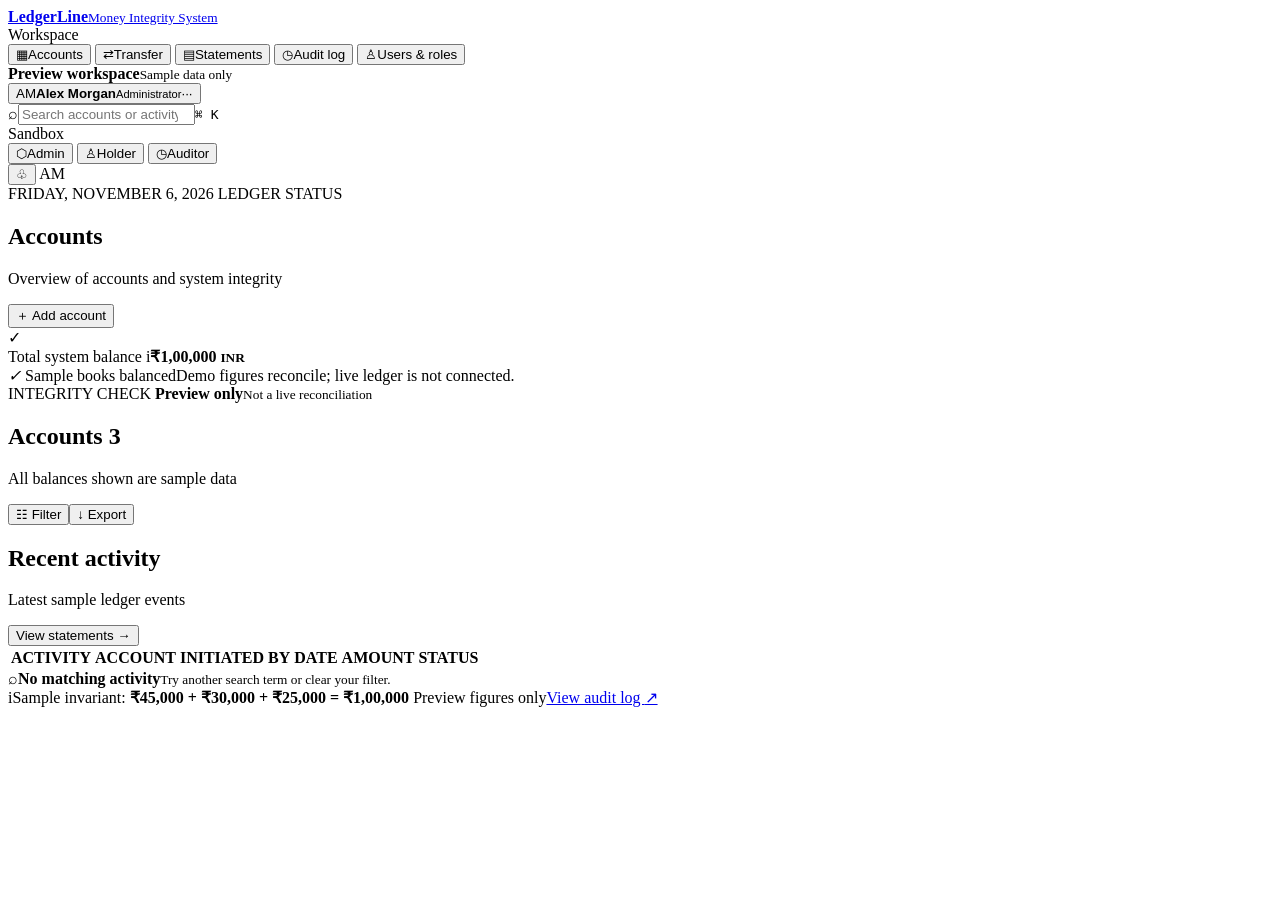
==== src/ledgerline/static/index.html @ 54f6a250 "Build LedgerLine dashboard and schema foundation" ====
<!doctype html>
<html lang="en">
  <head>
    <meta charset="utf-8" />
    <meta name="viewport" content="width=device-width, initial-scale=1" />
    <meta name="theme-color" content="#10141c" />
    <title>LedgerLine | Money Integrity System</title>
    <link rel="preconnect" href="https://fonts.googleapis.com" />
    <link rel="preconnect" href="https://fonts.gstatic.com" crossorigin />
    <link href="https://fonts.googleapis.com/css2?family=DM+Sans:wght@400;500;600;700&family=Manrope:wght@500;600;700;800&display=swap" rel="stylesheet" />
    <link rel="stylesheet" href="/styles.css" />
  </head>
  <body>
    <div class="app-shell">
      <aside class="sidebar" aria-label="Main navigation">
        <a class="brand" href="#dashboard" aria-label="LedgerLine home">
          <span class="brand-mark" aria-hidden="true"><i></i><b></b></span>
          <span><strong>LedgerLine</strong><small>Money Integrity System</small></span>
        </a>

        <div class="nav-label">Workspace</div>
        <nav class="primary-nav">
          <button class="nav-item active" data-view="accounts"><span class="nav-icon">▦</span>Accounts</button>
          <button class="nav-item" data-view="transfer"><span class="nav-icon">⇄</span>Transfer</button>
          <button class="nav-item" data-view="statements"><span class="nav-icon">▤</span>Statements</button>
          <button class="nav-item" data-view="audit"><span class="nav-icon">◷</span>Audit log</button>
          <button class="nav-item" data-view="users"><span class="nav-icon">♙</span>Users &amp; roles</button>
        </nav>

        <div class="sidebar-bottom">
          <div class="preview-note"><span class="preview-dot"></span><span><b>Preview workspace</b><small>Sample data only</small></span></div>
          <button class="profile-button" id="profile-button">
            <span class="avatar">AM</span><span class="profile-copy"><b>Alex Morgan</b><small>Administrator</small></span><span class="profile-more">···</span>
          </button>
        </div>
      </aside>

      <main class="main-area">
        <header class="topbar">
          <label class="search-box"><span aria-hidden="true">⌕</span><input id="global-search" type="search" placeholder="Search accounts or activity" aria-label="Search accounts or activity" /><kbd>⌘ K</kbd></label>
          <div class="topbar-right">
            <span class="environment-tag"><i></i> Sandbox</span>
            <div class="role-switch" aria-label="Preview role selector">
              <button class="role-chip selected" data-role="Administrator"><span>⬡</span>Admin</button>
              <button class="role-chip" data-role="Account Holder"><span>♙</span>Holder</button>
              <button class="role-chip" data-role="Auditor"><span>◷</span>Auditor</button>
            </div>
            <button class="icon-button" title="Notifications" aria-label="Notifications"><span class="bell">♧</span><i class="notification-dot"></i></button>
            <span class="avatar top-avatar" aria-label="Alex Morgan">AM</span>
          </div>
        </header>

        <section class="page-content">
          <div class="page-heading">
            <div><div class="eyebrow">FRIDAY, NOVEMBER 6, 2026 <span class="eyebrow-line"></span> LEDGER STATUS</div><h1 id="page-title">Accounts</h1><p id="page-subtitle">Overview of accounts and system integrity</p></div>
            <button class="button button-primary" id="add-account"><span>＋</span> Add account</button>
          </div>

          <div class="integrity-banner">
            <div class="integrity-icon">✓</div>
            <div class="system-total"><span class="metric-label">Total system balance <span class="help-dot" title="Sum of sample account balances">i</span></span><strong id="system-total">₹1,00,000 <small>INR</small></strong></div>
            <div class="integrity-status"><span class="balanced-pill"><i>✓</i> Sample books balanced</span><span class="status-detail">Demo figures reconcile; live ledger is not connected.</span></div>
            <div class="last-check"><span>INTEGRITY CHECK</span><b><i></i> Preview only</b><small>Not a live reconciliation</small></div>
          </div>

          <div class="section-heading">
            <div><h2 id="section-title">Accounts <span class="count-badge" id="account-count">3</span></h2><p id="section-description">All balances shown are sample data</p></div>
            <div class="section-actions"><button class="button button-quiet" id="filter-button">☷ <span>Filter</span></button><button class="button button-quiet" id="export-button">↓ <span>Export</span></button></div>
          </div>

          <div class="account-grid" id="account-grid" aria-live="polite"></div>

          <section class="activity-section">
            <div class="section-heading activity-heading"><div><h2>Recent activity</h2><p>Latest sample ledger events</p></div><button class="text-button" data-view="statements">View statements <span>→</span></button></div>
            <div class="table-wrap"><table><thead><tr><th>ACTIVITY</th><th>ACCOUNT</th><th>INITIATED BY</th><th>DATE</th><th>AMOUNT</th><th>STATUS</th></tr></thead><tbody id="activity-rows"></tbody></table></div>
            <div class="empty-state hidden" id="empty-state"><span>⌕</span><b>No matching activity</b><small>Try another search term or clear your filter.</small></div>
          </section>

          <footer class="invariant-footer"><span class="info-mark">i</span><span>Sample invariant: <b>₹45,000 + ₹30,000 + ₹25,000 = ₹1,00,000</b></span><span class="footer-separator"></span><span class="footer-preview"><i></i> Preview figures only</span><a href="#audit" data-view="audit">View audit log <span>↗</span></a></footer>
        </section>
      </main>
    </div>

    <dialog class="app-dialog" id="action-dialog">
      <form method="dialog" class="dialog-dismiss"><button aria-label="Close dialog">×</button></form>
      <div id="dialog-content"></div>
    </dialog>
    <div class="toast" id="toast" role="status" aria-live="polite"></div>
    <script src="/app.js" defer></script>
  </body>
</html>
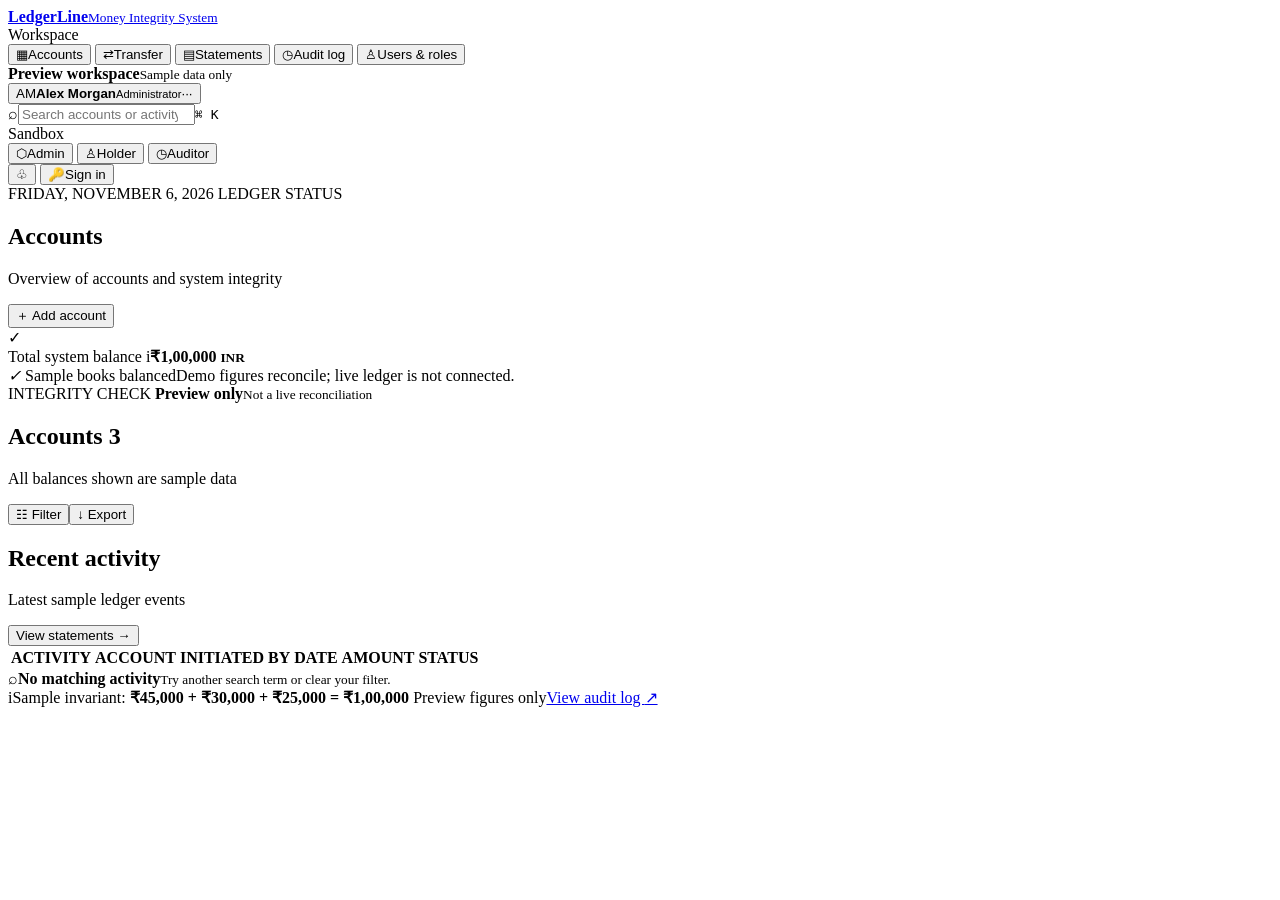
==== commit a85b55ba: "feat(ui): implement all-device responsive design and mobile authentication" ====
--- a/src/ledgerline/static/index.html
+++ b/src/ledgerline/static/index.html
@@ -46,7 +46,7 @@
               <button class="role-chip" data-role="Auditor"><span>◷</span>Auditor</button>
             </div>
             <button class="icon-button" title="Notifications" aria-label="Notifications"><span class="bell">♧</span><i class="notification-dot"></i></button>
-            <span class="avatar top-avatar" aria-label="Alex Morgan">AM</span>
+            <button class="avatar-pill top-avatar" id="top-avatar" title="Sign in or view profile" aria-label="Sign in or view profile"><span class="avatar-bubble">🔑</span><span class="avatar-label">Sign in</span></button>
           </div>
         </header>
 
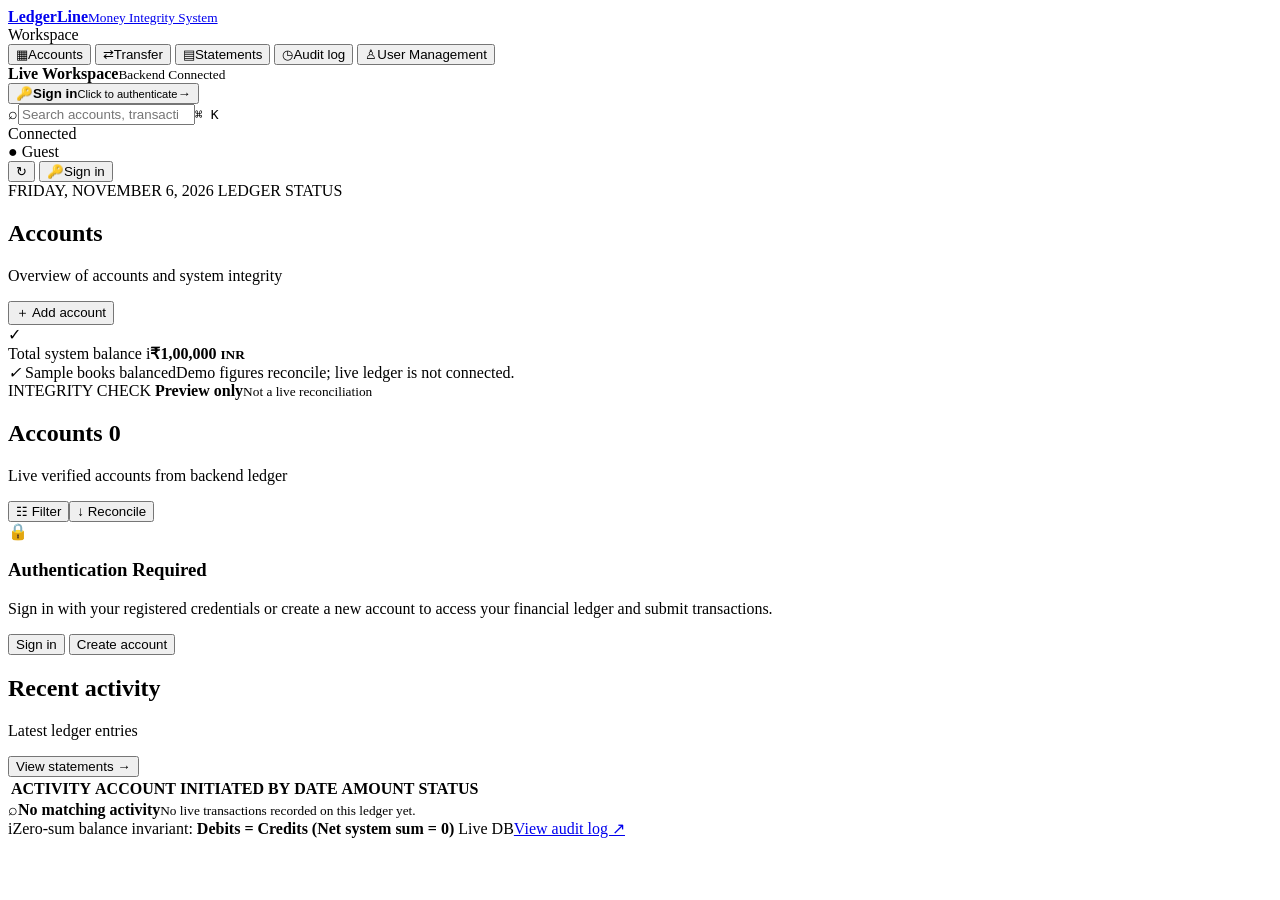
==== commit fad457f0: "feat: implement LedgerLine FastAPI backend, static frontend, and RBAC workflow tests" ====
--- a/src/ledgerline/static/index.html
+++ b/src/ledgerline/static/index.html
@@ -19,34 +19,33 @@
         </a>
 
         <div class="nav-label">Workspace</div>
-        <nav class="primary-nav">
-          <button class="nav-item active" data-view="accounts"><span class="nav-icon">▦</span>Accounts</button>
-          <button class="nav-item" data-view="transfer"><span class="nav-icon">⇄</span>Transfer</button>
-          <button class="nav-item" data-view="statements"><span class="nav-icon">▤</span>Statements</button>
-          <button class="nav-item" data-view="audit"><span class="nav-icon">◷</span>Audit log</button>
-          <button class="nav-item" data-view="users"><span class="nav-icon">♙</span>Users &amp; roles</button>
+        <nav class="primary-nav" id="sidebar-nav">
+          <button class="nav-item active" data-view="accounts" id="nav-accounts"><span class="nav-icon">▦</span>Accounts</button>
+          <button class="nav-item" data-view="transfer" id="nav-transfer"><span class="nav-icon">⇄</span>Transfer</button>
+          <button class="nav-item" data-view="statements" id="nav-statements"><span class="nav-icon">▤</span>Statements</button>
+          <button class="nav-item" data-view="audit" id="nav-audit"><span class="nav-icon">◷</span>Audit log</button>
+          <button class="nav-item" data-view="users" id="nav-users"><span class="nav-icon">♙</span>User Management</button>
         </nav>
 
         <div class="sidebar-bottom">
-          <div class="preview-note"><span class="preview-dot"></span><span><b>Preview workspace</b><small>Sample data only</small></span></div>
-          <button class="profile-button" id="profile-button">
-            <span class="avatar">AM</span><span class="profile-copy"><b>Alex Morgan</b><small>Administrator</small></span><span class="profile-more">···</span>
+          <div class="preview-note" id="workspace-note"><span class="preview-dot" id="workspace-dot"></span><span><b id="workspace-title">Live Workspace</b><small id="workspace-subtitle">Backend Connected</small></span></div>
+          <button class="profile-button" id="profile-button" title="Sign in or manage session">
+            <span class="avatar" id="sidebar-avatar">🔑</span><span class="profile-copy"><b id="sidebar-name">Sign in</b><small id="sidebar-role">Click to authenticate</small></span><span class="profile-more" id="sidebar-auth-arrow">→</span>
           </button>
         </div>
       </aside>
 
       <main class="main-area">
         <header class="topbar">
-          <label class="search-box"><span aria-hidden="true">⌕</span><input id="global-search" type="search" placeholder="Search accounts or activity" aria-label="Search accounts or activity" /><kbd>⌘ K</kbd></label>
+          <label class="search-box"><span aria-hidden="true">⌕</span><input id="global-search" type="search" placeholder="Search accounts, transactions, or audit logs" aria-label="Search accounts or activity" /><kbd>⌘ K</kbd></label>
           <div class="topbar-right">
-            <span class="environment-tag"><i></i> Sandbox</span>
-            <div class="role-switch" aria-label="Preview role selector">
-              <button class="role-chip selected" data-role="Administrator"><span>⬡</span>Admin</button>
-              <button class="role-chip" data-role="Account Holder"><span>♙</span>Holder</button>
-              <button class="role-chip" data-role="Auditor"><span>◷</span>Auditor</button>
+            <span class="environment-tag" id="environment-tag"><i></i> Connected</span>
+            <div class="user-role-badge" id="user-role-badge" title="Role verified by backend authorization">
+              <span class="role-badge-dot">●</span>
+              <span class="role-badge-text" id="role-badge-text">Guest</span>
             </div>
-            <button class="icon-button" title="Notifications" aria-label="Notifications"><span class="bell">♧</span><i class="notification-dot"></i></button>
-            <button class="avatar-pill top-avatar" id="top-avatar" title="Sign in or view profile" aria-label="Sign in or view profile"><span class="avatar-bubble">🔑</span><span class="avatar-label">Sign in</span></button>
+            <button class="icon-button" id="refresh-data-button" title="Refresh live ledger" aria-label="Refresh live ledger"><span class="bell">↻</span></button>
+            <button class="avatar-pill top-avatar" id="top-avatar" title="Sign in or view profile" aria-label="Sign in or view profile"><span class="avatar-bubble" id="top-avatar-bubble">🔑</span><span class="avatar-label" id="top-avatar-label">Sign in</span></button>
           </div>
         </header>
 
@@ -64,19 +63,43 @@
           </div>
 
           <div class="section-heading">
-            <div><h2 id="section-title">Accounts <span class="count-badge" id="account-count">3</span></h2><p id="section-description">All balances shown are sample data</p></div>
-            <div class="section-actions"><button class="button button-quiet" id="filter-button">☷ <span>Filter</span></button><button class="button button-quiet" id="export-button">↓ <span>Export</span></button></div>
+            <div><h2 id="section-title">Accounts <span class="count-badge" id="account-count">0</span></h2><p id="section-description">Live verified accounts from backend ledger</p></div>
+            <div class="section-actions"><button class="button button-quiet" id="filter-button">☷ <span>Filter</span></button><button class="button button-quiet" id="export-button">↓ <span>Reconcile</span></button></div>
           </div>
 
+          <!-- Auth Prompt Card (Visible when signed out) -->
+          <div class="auth-prompt-card hidden" id="auth-prompt-card">
+            <div class="auth-prompt-icon">🔒</div>
+            <div class="auth-prompt-body">
+              <h3>Authentication Required</h3>
+              <p>Sign in with your registered credentials or create a new account to access your financial ledger and submit transactions.</p>
+            </div>
+            <div class="auth-prompt-actions">
+              <button class="button button-primary" id="prompt-signin-btn">Sign in</button>
+              <button class="button button-quiet" id="prompt-register-btn">Create account</button>
+            </div>
+          </div>
+
+          <!-- Accounts Grid View -->
           <div class="account-grid" id="account-grid" aria-live="polite"></div>
 
-          <section class="activity-section">
-            <div class="section-heading activity-heading"><div><h2>Recent activity</h2><p>Latest sample ledger events</p></div><button class="text-button" data-view="statements">View statements <span>→</span></button></div>
-            <div class="table-wrap"><table><thead><tr><th>ACTIVITY</th><th>ACCOUNT</th><th>INITIATED BY</th><th>DATE</th><th>AMOUNT</th><th>STATUS</th></tr></thead><tbody id="activity-rows"></tbody></table></div>
-            <div class="empty-state hidden" id="empty-state"><span>⌕</span><b>No matching activity</b><small>Try another search term or clear your filter.</small></div>
+          <!-- Dynamic Transfer & Money Movement View -->
+          <div class="transfer-view-panel hidden" id="transfer-view-panel"></div>
+
+          <!-- Dynamic Statements View -->
+          <div class="statements-view-panel hidden" id="statements-view-panel"></div>
+
+          <!-- Dynamic Users Management View -->
+          <div class="users-view-panel hidden" id="users-view-panel"></div>
+
+          <!-- Activity / Audit Section -->
+          <section class="activity-section" id="activity-section">
+            <div class="section-heading activity-heading"><div><h2 id="activity-heading-title">Recent activity</h2><p id="activity-heading-desc">Latest ledger entries</p></div><button class="text-button" id="toggle-activity-view-btn" data-view="statements">View statements <span>→</span></button></div>
+            <div class="table-wrap"><table><thead id="activity-table-head"><tr><th>ACTIVITY</th><th>ACCOUNT</th><th>INITIATED BY</th><th>DATE</th><th>AMOUNT</th><th>STATUS</th></tr></thead><tbody id="activity-rows"></tbody></table></div>
+            <div class="empty-state hidden" id="empty-state"><span>⌕</span><b id="empty-state-title">No matching activity</b><small id="empty-state-desc">No live transactions recorded on this ledger yet.</small></div>
           </section>
 
-          <footer class="invariant-footer"><span class="info-mark">i</span><span>Sample invariant: <b>₹45,000 + ₹30,000 + ₹25,000 = ₹1,00,000</b></span><span class="footer-separator"></span><span class="footer-preview"><i></i> Preview figures only</span><a href="#audit" data-view="audit">View audit log <span>↗</span></a></footer>
+          <footer class="invariant-footer"><span class="info-mark">i</span><span id="footer-invariant-text">Zero-sum balance invariant: <b>Debits = Credits (Net system sum = 0)</b></span><span class="footer-separator"></span><span class="footer-preview" id="footer-status-pill"><i></i> Live DB</span><a href="#audit" data-view="audit" id="footer-audit-link">View audit log <span>↗</span></a></footer>
         </section>
       </main>
     </div>
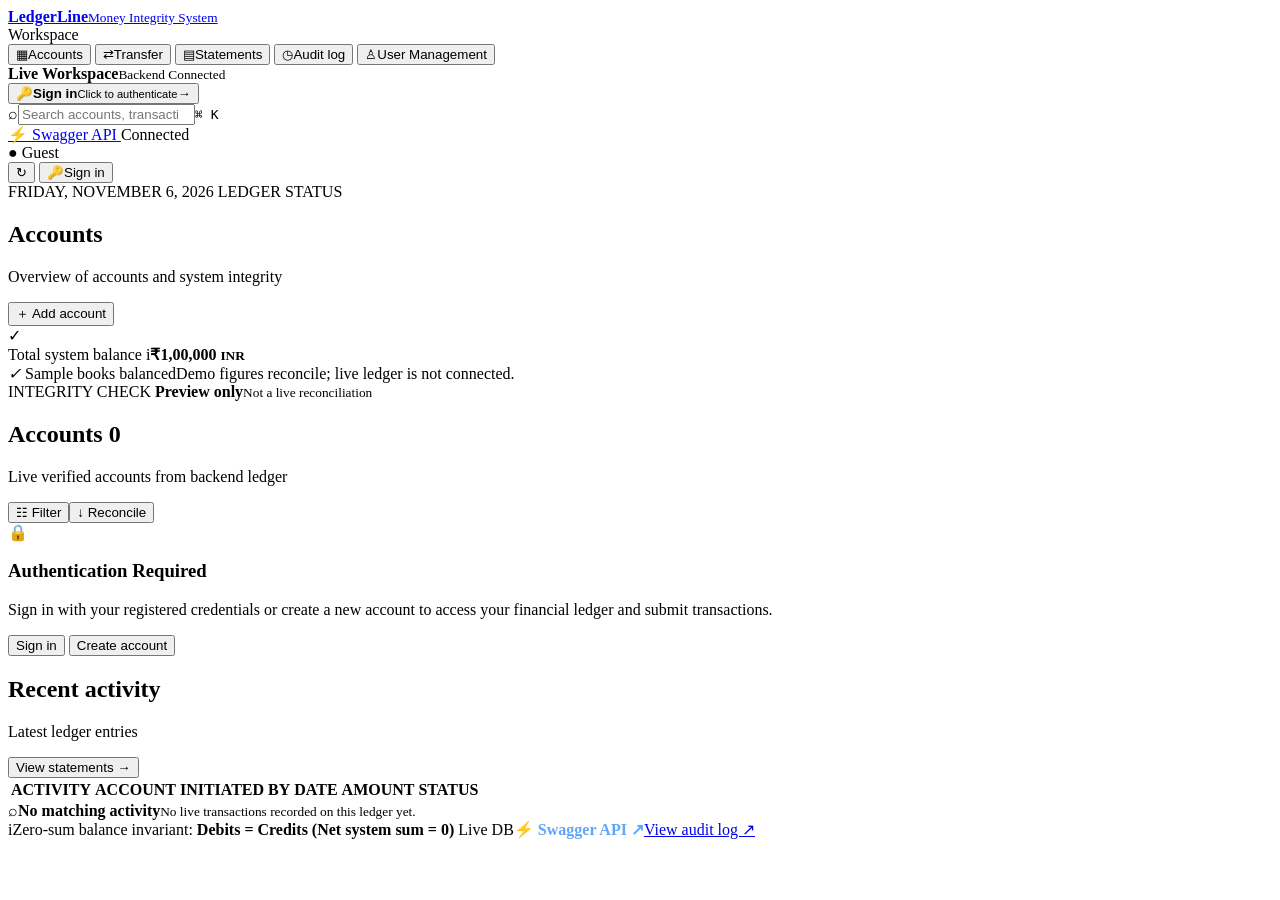
==== commit f86f2112: "feat(docs): add enhanced Swagger UI, ReDoc, and direct frontend navigation links" ====
--- a/src/ledgerline/static/index.html
+++ b/src/ledgerline/static/index.html
@@ -39,6 +39,10 @@
         <header class="topbar">
           <label class="search-box"><span aria-hidden="true">⌕</span><input id="global-search" type="search" placeholder="Search accounts, transactions, or audit logs" aria-label="Search accounts or activity" /><kbd>⌘ K</kbd></label>
           <div class="topbar-right">
+            <a href="/docs" target="_blank" rel="noopener noreferrer" class="docs-link-pill" title="Open Swagger Interactive API Docs">
+              <span class="docs-icon">⚡</span>
+              <span>Swagger API</span>
+            </a>
             <span class="environment-tag" id="environment-tag"><i></i> Connected</span>
             <div class="user-role-badge" id="user-role-badge" title="Role verified by backend authorization">
               <span class="role-badge-dot">●</span>
@@ -99,7 +103,7 @@
             <div class="empty-state hidden" id="empty-state"><span>⌕</span><b id="empty-state-title">No matching activity</b><small id="empty-state-desc">No live transactions recorded on this ledger yet.</small></div>
           </section>
 
-          <footer class="invariant-footer"><span class="info-mark">i</span><span id="footer-invariant-text">Zero-sum balance invariant: <b>Debits = Credits (Net system sum = 0)</b></span><span class="footer-separator"></span><span class="footer-preview" id="footer-status-pill"><i></i> Live DB</span><a href="#audit" data-view="audit" id="footer-audit-link">View audit log <span>↗</span></a></footer>
+          <footer class="invariant-footer"><span class="info-mark">i</span><span id="footer-invariant-text">Zero-sum balance invariant: <b>Debits = Credits (Net system sum = 0)</b></span><span class="footer-separator"></span><span class="footer-preview" id="footer-status-pill"><i></i> Live DB</span><a href="/docs" target="_blank" rel="noopener noreferrer" id="footer-swagger-link" style="color: #60a5fa; text-decoration: none; font-weight: 600; display: inline-flex; align-items: center; gap: 4px;">⚡ Swagger API <span>↗</span></a><span class="footer-separator"></span><a href="#audit" data-view="audit" id="footer-audit-link">View audit log <span>↗</span></a></footer>
         </section>
       </main>
     </div>
